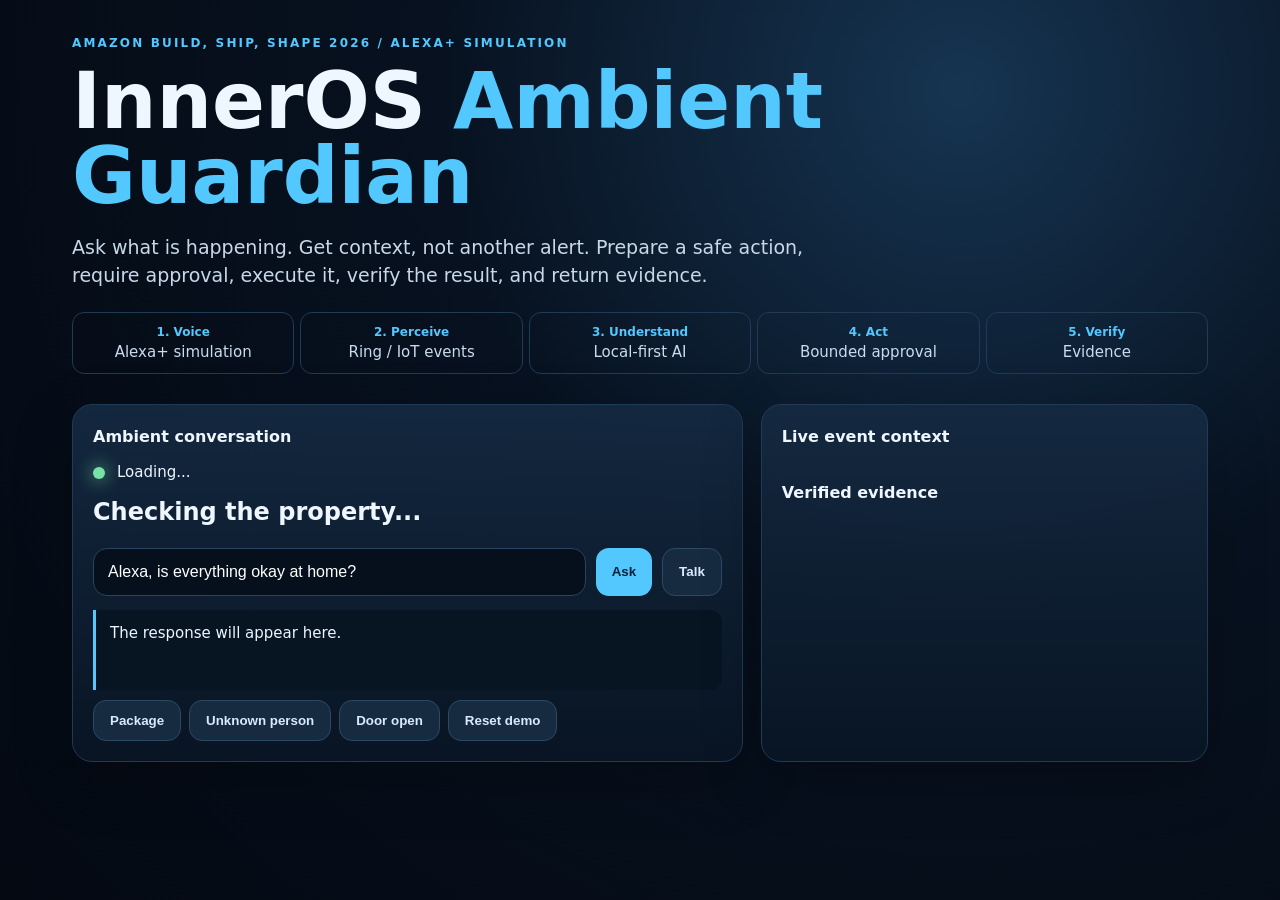
==== src/ambient_guardian/static/index.html @ 2a0ea474 "feat: build Ambient Guardian Alexa+ MCP MVP" ====
<!doctype html>
<html lang="en">
<head>
<meta charset="utf-8">
<meta name="viewport" content="width=device-width,initial-scale=1">
<title>InnerOS Ambient Guardian</title>
<style>
:root{color-scheme:dark;--bg:#07111f;--panel:#0d1b2d;--line:#1f3b56;--text:#eef6ff;--muted:#92aac1;--cyan:#53c8ff;--amber:#ffcd70;--green:#77e2a8}*{box-sizing:border-box}body{margin:0;background:radial-gradient(circle at 75% 10%,#163451 0,#07111f 42%,#040912 100%);font:15px/1.5 system-ui,-apple-system,Segoe UI,sans-serif;color:var(--text);min-height:100vh}.wrap{max-width:1180px;margin:auto;padding:34px 22px 70px}.eyebrow{letter-spacing:.18em;text-transform:uppercase;color:var(--cyan);font-size:12px;font-weight:700}h1{font-size:clamp(40px,7vw,78px);line-height:.96;margin:12px 0 18px;max-width:900px}h1 span{color:var(--cyan)}.lead{font-size:19px;color:#c8d8e8;max-width:780px}.grid{display:grid;grid-template-columns:1.2fr .8fr;gap:18px;margin-top:30px}.panel{background:linear-gradient(180deg,rgba(20,41,65,.93),rgba(9,21,36,.94));border:1px solid var(--line);border-radius:20px;padding:20px;box-shadow:0 18px 60px rgba(0,0,0,.22)}.panel h2{margin:0 0 12px;font-size:16px}.status{display:flex;gap:12px;align-items:center}.dot{width:12px;height:12px;border-radius:50%;background:var(--green);box-shadow:0 0 18px var(--green)}.dot.warn{background:var(--amber);box-shadow:0 0 18px var(--amber)}.summary{font-size:24px;font-weight:700;margin:10px 0}.muted{color:var(--muted)}.ask{display:flex;gap:10px;margin:18px 0 8px}input{flex:1;background:#06101c;border:1px solid #28445f;border-radius:14px;padding:14px;color:white;font-size:16px}button{border:0;border-radius:13px;padding:12px 16px;font-weight:700;cursor:pointer;background:var(--cyan);color:#032239}button.secondary{background:#172b40;color:#d9eaff;border:1px solid #2c4964}.buttons{display:flex;flex-wrap:wrap;gap:8px;margin-top:10px}.chat{margin-top:14px;border-left:3px solid var(--cyan);padding:12px 14px;background:#071421;border-radius:0 12px 12px 0;min-height:80px}.action{display:none;margin-top:14px;border:1px solid #6d5725;background:#251f12;border-radius:14px;padding:14px}.action.show{display:block}.events,.evidence{display:grid;gap:9px}.item{padding:11px 12px;background:#081522;border:1px solid #1a3248;border-radius:12px}.item b{display:block}.tag{display:inline-block;padding:3px 8px;border-radius:999px;background:#173149;color:#a9dfff;font-size:11px;margin-top:5px}.flow{display:grid;grid-template-columns:repeat(5,1fr);gap:6px;margin-top:22px}.step{text-align:center;padding:10px 5px;border:1px solid var(--line);border-radius:12px;color:#c9dced}.step strong{display:block;color:var(--cyan);font-size:12px}.integrations{display:flex;gap:8px;flex-wrap:wrap;margin-top:15px}.pill{border:1px solid #2f4d69;background:#0a1a2a;border-radius:999px;padding:6px 10px;color:#bcd2e7;font-size:12px}@media(max-width:850px){.grid{grid-template-columns:1fr}.flow{grid-template-columns:1fr 1fr}.ask{flex-direction:column}}
</style>
</head>
<body><main class="wrap">
<div class="eyebrow">Amazon Build, Ship, Shape 2026 / Alexa+ simulation</div>
<h1>InnerOS <span>Ambient Guardian</span></h1>
<p class="lead">Ask what is happening. Get context, not another alert. Prepare a safe action, require approval, execute it, verify the result, and return evidence.</p>
<div class="flow"><div class="step"><strong>1. Voice</strong>Alexa+ simulation</div><div class="step"><strong>2. Perceive</strong>Ring / IoT events</div><div class="step"><strong>3. Understand</strong>Local-first AI</div><div class="step"><strong>4. Act</strong>Bounded approval</div><div class="step"><strong>5. Verify</strong>Evidence</div></div>
<div class="grid">
<section class="panel"><h2>Ambient conversation</h2><div class="status"><div id="dot" class="dot"></div><span id="statusText">Loading...</span></div><div id="summary" class="summary">Checking the property...</div><div id="recommendation" class="muted"></div><div class="ask"><input id="utterance" value="Alexa, is everything okay at home?"><button onclick="askGuardian()">Ask</button><button class="secondary" onclick="listen()">Talk</button></div><div id="chat" class="chat">The response will appear here.</div><div id="action" class="action"><b>Approval required</b><div id="actionText" class="muted"></div><button id="approveBtn" style="margin-top:10px">Approve bounded action</button></div><div class="buttons"><button class="secondary" onclick="simulate('package_detected')">Package</button><button class="secondary" onclick="simulate('unknown_person')">Unknown person</button><button class="secondary" onclick="simulate('door_open')">Door open</button><button class="secondary" onclick="resetDemo()">Reset demo</button></div></section>
<section class="panel"><h2>Live event context</h2><div id="events" class="events"></div><h2 style="margin-top:20px">Verified evidence</h2><div id="evidence" class="evidence"></div><div id="integrations" class="integrations"></div></section>
</div></main>
<script>
let currentToken=null;
async function getJSON(url,options={}){const r=await fetch(url,{headers:{'content-type':'application/json'},...options});const data=await r.json().catch(()=>({}));if(!r.ok)throw new Error(data.detail||r.statusText);return data}
function esc(s){return String(s??'').replace(/[&<>"']/g,m=>({'&':'&amp;','<':'&lt;','>':'&gt;','"':'&quot;',"'":'&#39;'}[m]))}
async function refresh(){const d=await getJSON('/api/state');const g=d.guardian;document.getElementById('statusText').textContent=g.status.replaceAll('_',' ');document.getElementById('summary').textContent=g.summary;document.getElementById('recommendation').textContent=g.recommendation;document.getElementById('dot').className='dot '+(g.status==='all_clear'?'':'warn');document.getElementById('events').innerHTML=d.events.slice().reverse().map(e=>`<div class="item"><b>${esc(e.summary)}</b><span class="tag">${esc(e.source)} / ${esc(e.severity)}</span></div>`).join('')||'<div class="muted">No events</div>';document.getElementById('evidence').innerHTML=d.evidence.slice().reverse().map(e=>`<div class="item"><b>${esc(e.action)}</b><span class="tag">verified=${esc(e.verified)} / ${esc(e.evidence_id)}</span></div>`).join('')||'<div class="muted">No action has been executed.</div>';const i=d.integrations;document.getElementById('integrations').innerHTML=[`MCP ${i.mcp_protocol}`,`Alexa+: ${i.alexa_plus_demo}`,`Local LLM: ${i.local_llm?'configured':'fallback'}`,`Strands: ${i.aws_strands.installed?'installed':'optional'}`].map(x=>`<span class="pill">${esc(x)}</span>`).join('')}
async function askGuardian(){const u=document.getElementById('utterance').value;document.getElementById('chat').textContent='Thinking locally...';try{const d=await getJSON('/api/alexa',{method:'POST',body:JSON.stringify({utterance:u})});document.getElementById('chat').innerHTML=`<b>Ambient Guardian:</b> ${esc(d.response.answer)}<br><span class="muted">${esc(d.response.reasoning_mode)}</span>`;speak(d.response.answer);if(d.prepared_action){currentToken=d.prepared_action.approval_token;document.getElementById('action').className='action show';document.getElementById('actionText').textContent=`${d.prepared_action.action}. Not executed yet.`;document.getElementById('approveBtn').onclick=approve}else{document.getElementById('action').className='action'}await refresh()}catch(e){document.getElementById('chat').textContent=e.message}}
async function approve(){if(!currentToken)return;const d=await getJSON('/api/actions/'+encodeURIComponent(currentToken)+'/approve',{method:'POST'});document.getElementById('chat').innerHTML=`<b>Verified:</b> ${esc(d.evidence.action)} executed and independently checked. Evidence ${esc(d.evidence.evidence_id)}.`;speak('The action was executed and verified. Evidence is now available.');currentToken=null;document.getElementById('action').className='action';await refresh()}
async function simulate(type){await getJSON('/api/simulate/event',{method:'POST',body:JSON.stringify({event_type:type})});await refresh()}
async function resetDemo(){await getJSON('/api/demo/reset',{method:'POST'});currentToken=null;document.getElementById('action').className='action';document.getElementById('chat').textContent='Demo reset.';await refresh()}
function speak(text){if('speechSynthesis'in window){speechSynthesis.cancel();speechSynthesis.speak(new SpeechSynthesisUtterance(text))}}
function listen(){const SR=window.SpeechRecognition||window.webkitSpeechRecognition;if(!SR){document.getElementById('chat').textContent='Speech recognition is not available in this browser. Type the request instead.';return}const r=new SR();r.lang='en-US';r.onresult=e=>{document.getElementById('utterance').value=e.results[0][0].transcript;askGuardian()};r.start()}
refresh();
</script></body></html>
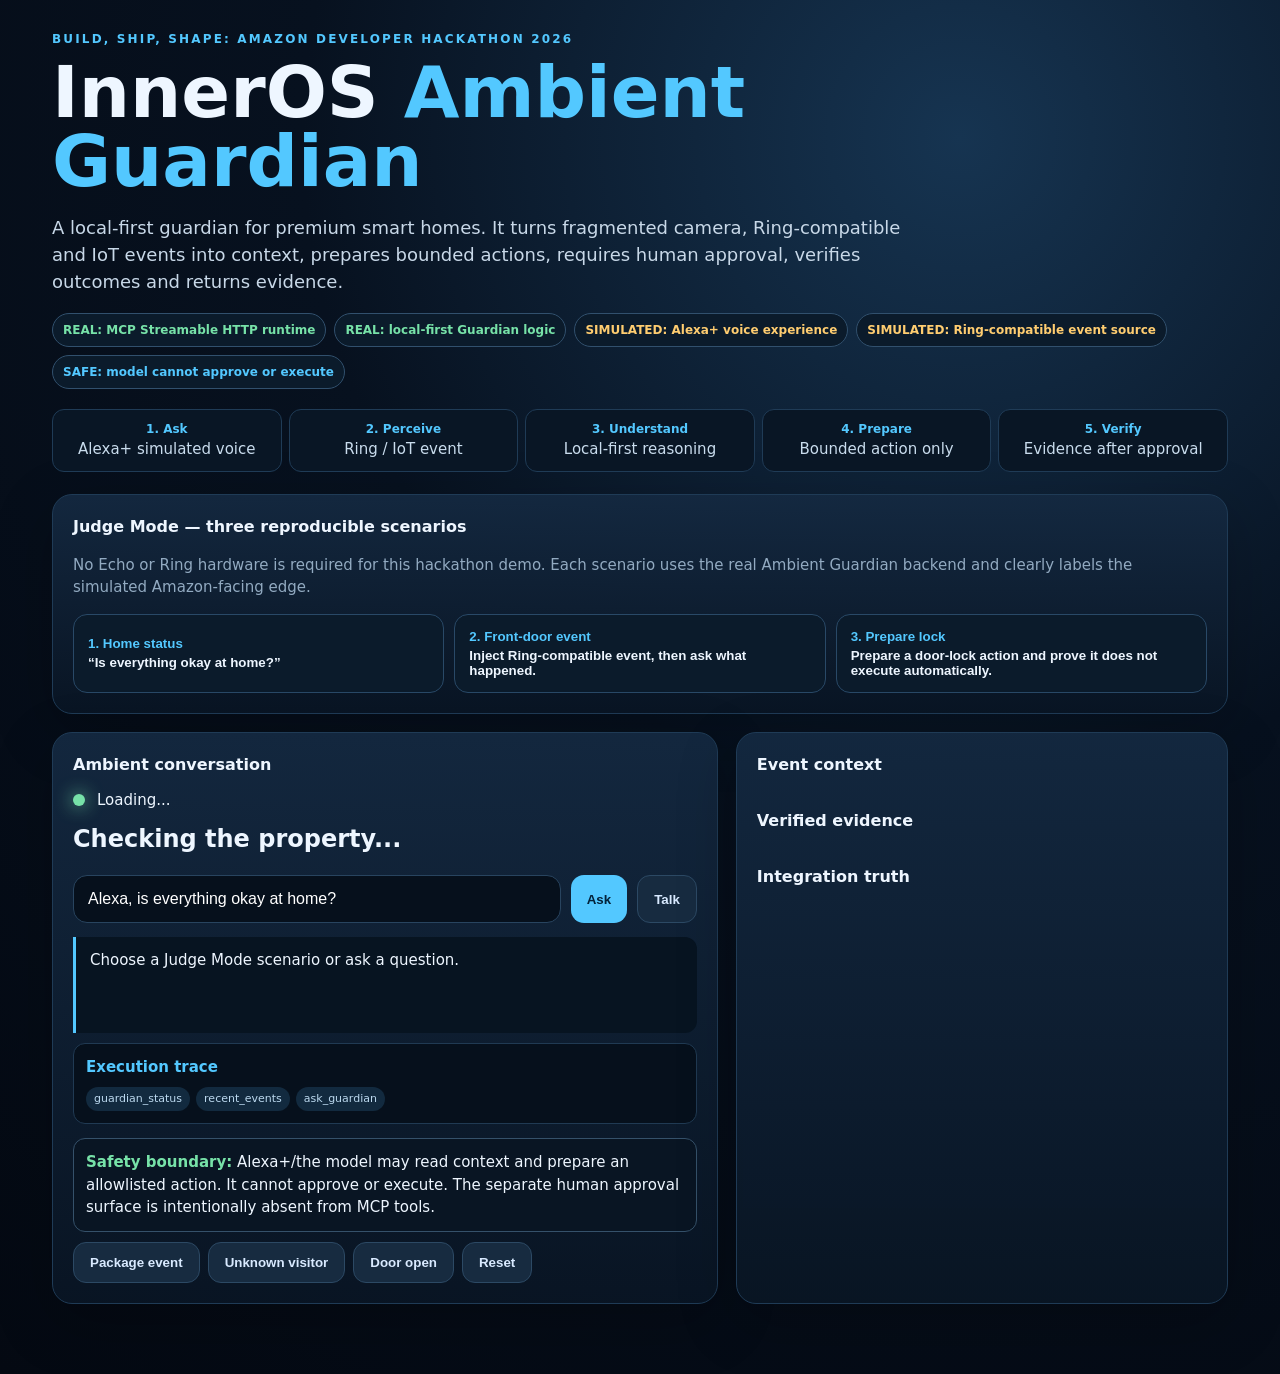
==== commit ad076bda: "Build no-device judge demo for Amazon hackathon" ====
--- a/src/ambient_guardian/static/index.html
+++ b/src/ambient_guardian/static/index.html
@@ -5,27 +5,41 @@
 <meta name="viewport" content="width=device-width,initial-scale=1">
 <title>InnerOS Ambient Guardian</title>
 <style>
-:root{color-scheme:dark;--bg:#07111f;--panel:#0d1b2d;--line:#1f3b56;--text:#eef6ff;--muted:#92aac1;--cyan:#53c8ff;--amber:#ffcd70;--green:#77e2a8}*{box-sizing:border-box}body{margin:0;background:radial-gradient(circle at 75% 10%,#163451 0,#07111f 42%,#040912 100%);font:15px/1.5 system-ui,-apple-system,Segoe UI,sans-serif;color:var(--text);min-height:100vh}.wrap{max-width:1180px;margin:auto;padding:34px 22px 70px}.eyebrow{letter-spacing:.18em;text-transform:uppercase;color:var(--cyan);font-size:12px;font-weight:700}h1{font-size:clamp(40px,7vw,78px);line-height:.96;margin:12px 0 18px;max-width:900px}h1 span{color:var(--cyan)}.lead{font-size:19px;color:#c8d8e8;max-width:780px}.grid{display:grid;grid-template-columns:1.2fr .8fr;gap:18px;margin-top:30px}.panel{background:linear-gradient(180deg,rgba(20,41,65,.93),rgba(9,21,36,.94));border:1px solid var(--line);border-radius:20px;padding:20px;box-shadow:0 18px 60px rgba(0,0,0,.22)}.panel h2{margin:0 0 12px;font-size:16px}.status{display:flex;gap:12px;align-items:center}.dot{width:12px;height:12px;border-radius:50%;background:var(--green);box-shadow:0 0 18px var(--green)}.dot.warn{background:var(--amber);box-shadow:0 0 18px var(--amber)}.summary{font-size:24px;font-weight:700;margin:10px 0}.muted{color:var(--muted)}.ask{display:flex;gap:10px;margin:18px 0 8px}input{flex:1;background:#06101c;border:1px solid #28445f;border-radius:14px;padding:14px;color:white;font-size:16px}button{border:0;border-radius:13px;padding:12px 16px;font-weight:700;cursor:pointer;background:var(--cyan);color:#032239}button.secondary{background:#172b40;color:#d9eaff;border:1px solid #2c4964}.buttons{display:flex;flex-wrap:wrap;gap:8px;margin-top:10px}.chat{margin-top:14px;border-left:3px solid var(--cyan);padding:12px 14px;background:#071421;border-radius:0 12px 12px 0;min-height:80px}.action{display:none;margin-top:14px;border:1px solid #6d5725;background:#251f12;border-radius:14px;padding:14px}.action.show{display:block}.events,.evidence{display:grid;gap:9px}.item{padding:11px 12px;background:#081522;border:1px solid #1a3248;border-radius:12px}.item b{display:block}.tag{display:inline-block;padding:3px 8px;border-radius:999px;background:#173149;color:#a9dfff;font-size:11px;margin-top:5px}.flow{display:grid;grid-template-columns:repeat(5,1fr);gap:6px;margin-top:22px}.step{text-align:center;padding:10px 5px;border:1px solid var(--line);border-radius:12px;color:#c9dced}.step strong{display:block;color:var(--cyan);font-size:12px}.integrations{display:flex;gap:8px;flex-wrap:wrap;margin-top:15px}.pill{border:1px solid #2f4d69;background:#0a1a2a;border-radius:999px;padding:6px 10px;color:#bcd2e7;font-size:12px}@media(max-width:850px){.grid{grid-template-columns:1fr}.flow{grid-template-columns:1fr 1fr}.ask{flex-direction:column}}
+:root{color-scheme:dark;--bg:#07111f;--panel:#0d1b2d;--line:#1f3b56;--text:#eef6ff;--muted:#92aac1;--cyan:#53c8ff;--amber:#ffcd70;--green:#77e2a8;--red:#ff8e8e}*{box-sizing:border-box}body{margin:0;background:radial-gradient(circle at 75% 10%,#163451 0,#07111f 42%,#040912 100%);font:15px/1.5 system-ui,-apple-system,Segoe UI,sans-serif;color:var(--text);min-height:100vh}.wrap{max-width:1220px;margin:auto;padding:30px 22px 70px}.eyebrow{letter-spacing:.18em;text-transform:uppercase;color:var(--cyan);font-size:12px;font-weight:700}h1{font-size:clamp(38px,6vw,72px);line-height:.96;margin:10px 0 16px;max-width:900px}h1 span{color:var(--cyan)}.lead{font-size:18px;color:#c8d8e8;max-width:860px}.truthbar{display:flex;flex-wrap:wrap;gap:8px;margin:18px 0}.truth{padding:7px 10px;border-radius:999px;border:1px solid #31506d;background:#0b1b2b;font-size:12px;font-weight:700}.truth.real{color:var(--green)}.truth.sim{color:var(--amber)}.truth.safe{color:var(--cyan)}.flow{display:grid;grid-template-columns:repeat(5,1fr);gap:7px;margin:20px 0}.step{text-align:center;padding:10px 6px;border:1px solid var(--line);border-radius:12px;color:#c9dced;background:#091625}.step strong{display:block;color:var(--cyan);font-size:12px}.judge{margin-top:22px}.judge-grid{display:grid;grid-template-columns:repeat(3,1fr);gap:10px}.scenario{background:#0b1b2b;border:1px solid #294967;border-radius:14px;padding:14px;text-align:left;color:var(--text)}.scenario b{display:block;color:var(--cyan);margin-bottom:4px}.scenario:hover{border-color:var(--cyan)}.grid{display:grid;grid-template-columns:1.15fr .85fr;gap:18px;margin-top:18px}.panel{background:linear-gradient(180deg,rgba(20,41,65,.93),rgba(9,21,36,.94));border:1px solid var(--line);border-radius:20px;padding:20px;box-shadow:0 18px 60px rgba(0,0,0,.22)}.panel h2{margin:0 0 12px;font-size:16px}.status{display:flex;gap:12px;align-items:center}.dot{width:12px;height:12px;border-radius:50%;background:var(--green);box-shadow:0 0 18px var(--green)}.dot.warn{background:var(--amber);box-shadow:0 0 18px var(--amber)}.summary{font-size:24px;font-weight:700;margin:10px 0}.muted{color:var(--muted)}.ask{display:flex;gap:10px;margin:18px 0 8px}input{flex:1;background:#06101c;border:1px solid #28445f;border-radius:14px;padding:14px;color:white;font-size:16px}button{border:0;border-radius:13px;padding:12px 16px;font-weight:700;cursor:pointer;background:var(--cyan);color:#032239}button.secondary{background:#172b40;color:#d9eaff;border:1px solid #2c4964}.buttons{display:flex;flex-wrap:wrap;gap:8px;margin-top:10px}.chat{margin-top:14px;border-left:3px solid var(--cyan);padding:12px 14px;background:#071421;border-radius:0 12px 12px 0;min-height:96px}.trace{margin-top:10px;padding:12px;background:#06101c;border:1px solid #203a53;border-radius:12px}.trace b{color:var(--cyan)}.trace-row{display:flex;flex-wrap:wrap;gap:6px;margin-top:8px}.trace-pill{padding:4px 8px;border-radius:999px;background:#122a3f;color:#bcd9ef;font-size:11px}.action{display:none;margin-top:14px;border:1px solid #6d5725;background:#251f12;border-radius:14px;padding:14px}.action.show{display:block}.events,.evidence{display:grid;gap:9px}.item{padding:11px 12px;background:#081522;border:1px solid #1a3248;border-radius:12px}.item b{display:block}.tag{display:inline-block;padding:3px 8px;border-radius:999px;background:#173149;color:#a9dfff;font-size:11px;margin-top:5px}.integrations{display:flex;gap:8px;flex-wrap:wrap;margin-top:15px}.pill{border:1px solid #2f4d69;background:#0a1a2a;border-radius:999px;padding:6px 10px;color:#bcd2e7;font-size:12px}.boundary{margin-top:14px;padding:12px;border:1px solid #35516a;border-radius:12px;background:#091523}.boundary strong{color:var(--green)}@media(max-width:900px){.grid,.judge-grid{grid-template-columns:1fr}.flow{grid-template-columns:1fr 1fr}.ask{flex-direction:column}}
 </style>
 </head>
 <body><main class="wrap">
-<div class="eyebrow">Amazon Build, Ship, Shape 2026 / Alexa+ simulation</div>
+<div class="eyebrow">Build, Ship, Shape: Amazon Developer Hackathon 2026</div>
 <h1>InnerOS <span>Ambient Guardian</span></h1>
-<p class="lead">Ask what is happening. Get context, not another alert. Prepare a safe action, require approval, execute it, verify the result, and return evidence.</p>
-<div class="flow"><div class="step"><strong>1. Voice</strong>Alexa+ simulation</div><div class="step"><strong>2. Perceive</strong>Ring / IoT events</div><div class="step"><strong>3. Understand</strong>Local-first AI</div><div class="step"><strong>4. Act</strong>Bounded approval</div><div class="step"><strong>5. Verify</strong>Evidence</div></div>
+<p class="lead">A local-first guardian for premium smart homes. It turns fragmented camera, Ring-compatible and IoT events into context, prepares bounded actions, requires human approval, verifies outcomes and returns evidence.</p>
+<div class="truthbar">
+  <span class="truth real">REAL: MCP Streamable HTTP runtime</span>
+  <span class="truth real">REAL: local-first Guardian logic</span>
+  <span class="truth sim">SIMULATED: Alexa+ voice experience</span>
+  <span class="truth sim">SIMULATED: Ring-compatible event source</span>
+  <span class="truth safe">SAFE: model cannot approve or execute</span>
+</div>
+<div class="flow"><div class="step"><strong>1. Ask</strong>Alexa+ simulated voice</div><div class="step"><strong>2. Perceive</strong>Ring / IoT event</div><div class="step"><strong>3. Understand</strong>Local-first reasoning</div><div class="step"><strong>4. Prepare</strong>Bounded action only</div><div class="step"><strong>5. Verify</strong>Evidence after approval</div></div>
+<section class="panel judge"><h2>Judge Mode — three reproducible scenarios</h2><p class="muted">No Echo or Ring hardware is required for this hackathon demo. Each scenario uses the real Ambient Guardian backend and clearly labels the simulated Amazon-facing edge.</p><div class="judge-grid">
+<button class="scenario" onclick="runScenario('status')"><b>1. Home status</b>“Is everything okay at home?”</button>
+<button class="scenario" onclick="runScenario('door')"><b>2. Front-door event</b>Inject Ring-compatible event, then ask what happened.</button>
+<button class="scenario" onclick="runScenario('lock')"><b>3. Prepare lock</b>Prepare a door-lock action and prove it does not execute automatically.</button>
+</div></section>
 <div class="grid">
-<section class="panel"><h2>Ambient conversation</h2><div class="status"><div id="dot" class="dot"></div><span id="statusText">Loading...</span></div><div id="summary" class="summary">Checking the property...</div><div id="recommendation" class="muted"></div><div class="ask"><input id="utterance" value="Alexa, is everything okay at home?"><button onclick="askGuardian()">Ask</button><button class="secondary" onclick="listen()">Talk</button></div><div id="chat" class="chat">The response will appear here.</div><div id="action" class="action"><b>Approval required</b><div id="actionText" class="muted"></div><button id="approveBtn" style="margin-top:10px">Approve bounded action</button></div><div class="buttons"><button class="secondary" onclick="simulate('package_detected')">Package</button><button class="secondary" onclick="simulate('unknown_person')">Unknown person</button><button class="secondary" onclick="simulate('door_open')">Door open</button><button class="secondary" onclick="resetDemo()">Reset demo</button></div></section>
-<section class="panel"><h2>Live event context</h2><div id="events" class="events"></div><h2 style="margin-top:20px">Verified evidence</h2><div id="evidence" class="evidence"></div><div id="integrations" class="integrations"></div></section>
+<section class="panel"><h2>Ambient conversation</h2><div class="status"><div id="dot" class="dot"></div><span id="statusText">Loading...</span></div><div id="summary" class="summary">Checking the property...</div><div id="recommendation" class="muted"></div><div class="ask"><input id="utterance" value="Alexa, is everything okay at home?"><button onclick="askGuardian()">Ask</button><button class="secondary" onclick="listen()">Talk</button></div><div id="chat" class="chat">Choose a Judge Mode scenario or ask a question.</div><div id="trace" class="trace"><b>Execution trace</b><div id="traceRows" class="trace-row"><span class="trace-pill">guardian_status</span><span class="trace-pill">recent_events</span><span class="trace-pill">ask_guardian</span></div></div><div id="action" class="action"><b>Human approval required</b><div id="actionText" class="muted"></div><button id="approveBtn" style="margin-top:10px">Approve simulated bounded action</button></div><div class="boundary"><strong>Safety boundary:</strong> Alexa+/the model may read context and prepare an allowlisted action. It cannot approve or execute. The separate human approval surface is intentionally absent from MCP tools.</div><div class="buttons"><button class="secondary" onclick="simulate('package_detected')">Package event</button><button class="secondary" onclick="simulate('unknown_person')">Unknown visitor</button><button class="secondary" onclick="simulate('door_open')">Door open</button><button class="secondary" onclick="resetDemo()">Reset</button></div></section>
+<section class="panel"><h2>Event context</h2><div id="events" class="events"></div><h2 style="margin-top:20px">Verified evidence</h2><div id="evidence" class="evidence"></div><h2 style="margin-top:20px">Integration truth</h2><div id="integrations" class="integrations"></div></section>
 </div></main>
 <script>
 let currentToken=null;
 async function getJSON(url,options={}){const r=await fetch(url,{headers:{'content-type':'application/json'},...options});const data=await r.json().catch(()=>({}));if(!r.ok)throw new Error(data.detail||r.statusText);return data}
 function esc(s){return String(s??'').replace(/[&<>"']/g,m=>({'&':'&amp;','<':'&lt;','>':'&gt;','"':'&quot;',"'":'&#39;'}[m]))}
-async function refresh(){const d=await getJSON('/api/state');const g=d.guardian;document.getElementById('statusText').textContent=g.status.replaceAll('_',' ');document.getElementById('summary').textContent=g.summary;document.getElementById('recommendation').textContent=g.recommendation;document.getElementById('dot').className='dot '+(g.status==='all_clear'?'':'warn');document.getElementById('events').innerHTML=d.events.slice().reverse().map(e=>`<div class="item"><b>${esc(e.summary)}</b><span class="tag">${esc(e.source)} / ${esc(e.severity)}</span></div>`).join('')||'<div class="muted">No events</div>';document.getElementById('evidence').innerHTML=d.evidence.slice().reverse().map(e=>`<div class="item"><b>${esc(e.action)}</b><span class="tag">verified=${esc(e.verified)} / ${esc(e.evidence_id)}</span></div>`).join('')||'<div class="muted">No action has been executed.</div>';const i=d.integrations;document.getElementById('integrations').innerHTML=[`MCP ${i.mcp_protocol}`,`Alexa+: ${i.alexa_plus_demo}`,`Local LLM: ${i.local_llm?'configured':'fallback'}`,`Strands: ${i.aws_strands.installed?'installed':'optional'}`].map(x=>`<span class="pill">${esc(x)}</span>`).join('')}
-async function askGuardian(){const u=document.getElementById('utterance').value;document.getElementById('chat').textContent='Thinking locally...';try{const d=await getJSON('/api/alexa',{method:'POST',body:JSON.stringify({utterance:u})});document.getElementById('chat').innerHTML=`<b>Ambient Guardian:</b> ${esc(d.response.answer)}<br><span class="muted">${esc(d.response.reasoning_mode)}</span>`;speak(d.response.answer);if(d.prepared_action){currentToken=d.prepared_action.approval_token;document.getElementById('action').className='action show';document.getElementById('actionText').textContent=`${d.prepared_action.action}. Not executed yet.`;document.getElementById('approveBtn').onclick=approve}else{document.getElementById('action').className='action'}await refresh()}catch(e){document.getElementById('chat').textContent=e.message}}
-async function approve(){if(!currentToken)return;const d=await getJSON('/api/actions/'+encodeURIComponent(currentToken)+'/approve',{method:'POST'});document.getElementById('chat').innerHTML=`<b>Verified:</b> ${esc(d.evidence.action)} executed and independently checked. Evidence ${esc(d.evidence.evidence_id)}.`;speak('The action was executed and verified. Evidence is now available.');currentToken=null;document.getElementById('action').className='action';await refresh()}
+function setTrace(prepared){const rows=['guardian_status','recent_events','ask_guardian'];if(prepared)rows.push('prepare_action · PREPARE ONLY');document.getElementById('traceRows').innerHTML=rows.map(x=>`<span class="trace-pill">${esc(x)}</span>`).join('')}
+async function refresh(){const d=await getJSON('/api/state');const g=d.guardian;document.getElementById('statusText').textContent=g.status.replaceAll('_',' ');document.getElementById('summary').textContent=g.summary;document.getElementById('recommendation').textContent=g.recommendation;document.getElementById('dot').className='dot '+(g.status==='all_clear'?'':'warn');document.getElementById('events').innerHTML=d.events.slice().reverse().map(e=>`<div class="item"><b>${esc(e.summary)}</b><span class="tag">${esc(e.source)} / ${esc(e.severity)}</span></div>`).join('')||'<div class="muted">No events</div>';document.getElementById('evidence').innerHTML=d.evidence.slice().reverse().map(e=>`<div class="item"><b>${esc(e.action)}</b><span class="tag">verified=${esc(e.verified)} / ${esc(e.evidence_id)}</span></div>`).join('')||'<div class="muted">No physical action has been executed.</div>';const i=d.integrations;document.getElementById('integrations').innerHTML=[`REAL MCP: ${i.mcp_transport}`,`Alexa+: SIMULATED EXPERIENCE`,`Ring: SIMULATOR-ONLY`,`Physical Echo: OPTIONAL / ${i.physical_alexa.includes('not-linked')?'NOT LINKED':'STATUS UNKNOWN'}`,`Local LLM: ${i.local_llm?'configured':'deterministic fallback'}`,`Strands: ${i.aws_strands.installed?'installed':'optional'}`].map(x=>`<span class="pill">${esc(x)}</span>`).join('')}
+async function askGuardian(){const u=document.getElementById('utterance').value;document.getElementById('chat').textContent='Reasoning locally...';try{const d=await getJSON('/api/alexa',{method:'POST',body:JSON.stringify({utterance:u})});document.getElementById('chat').innerHTML=`<b>Ambient Guardian:</b> ${esc(d.response.answer)}<br><span class="muted">Alexa+ edge: SIMULATED · backend: REAL · ${esc(d.response.reasoning_mode)}</span>`;setTrace(Boolean(d.prepared_action));speak(d.response.answer);if(d.prepared_action){currentToken=d.prepared_action.approval_token;document.getElementById('action').className='action show';document.getElementById('actionText').textContent=`${d.prepared_action.action}. Prepared only. executed=false. Separate human approval is still required.`;document.getElementById('approveBtn').onclick=approve}else{currentToken=null;document.getElementById('action').className='action'}await refresh();return d}catch(e){document.getElementById('chat').textContent=e.message;throw e}}
+async function approve(){if(!currentToken)return;const d=await getJSON('/api/actions/'+encodeURIComponent(currentToken)+'/approve',{method:'POST'});document.getElementById('chat').innerHTML=`<b>Human-approved demo action:</b> ${esc(d.evidence.action)} executed in the bounded simulator and independently verified. Evidence ${esc(d.evidence.evidence_id)}.`;speak('The bounded demo action was executed and verified.');currentToken=null;document.getElementById('action').className='action';await refresh()}
 async function simulate(type){await getJSON('/api/simulate/event',{method:'POST',body:JSON.stringify({event_type:type})});await refresh()}
-async function resetDemo(){await getJSON('/api/demo/reset',{method:'POST'});currentToken=null;document.getElementById('action').className='action';document.getElementById('chat').textContent='Demo reset.';await refresh()}
+async function resetDemo(){await getJSON('/api/demo/reset',{method:'POST'});currentToken=null;document.getElementById('action').className='action';document.getElementById('chat').textContent='Demo reset. No action executed.';setTrace(false);await refresh()}
+async function runScenario(name){await resetDemo();if(name==='status'){document.getElementById('utterance').value='Alexa, is everything okay at home?';await askGuardian()}else if(name==='door'){await simulate('unknown_person');document.getElementById('utterance').value='Alexa, what happened at the front door?';await askGuardian()}else if(name==='lock'){document.getElementById('utterance').value='Alexa, prepare to lock the front door';const d=await askGuardian();if(d.prepared_action){document.getElementById('chat').innerHTML+=`<br><b>Judge check:</b> action prepared, executed=false. The approval button is a separate human channel.`}}}
 function speak(text){if('speechSynthesis'in window){speechSynthesis.cancel();speechSynthesis.speak(new SpeechSynthesisUtterance(text))}}
 function listen(){const SR=window.SpeechRecognition||window.webkitSpeechRecognition;if(!SR){document.getElementById('chat').textContent='Speech recognition is not available in this browser. Type the request instead.';return}const r=new SR();r.lang='en-US';r.onresult=e=>{document.getElementById('utterance').value=e.results[0][0].transcript;askGuardian()};r.start()}
 refresh();
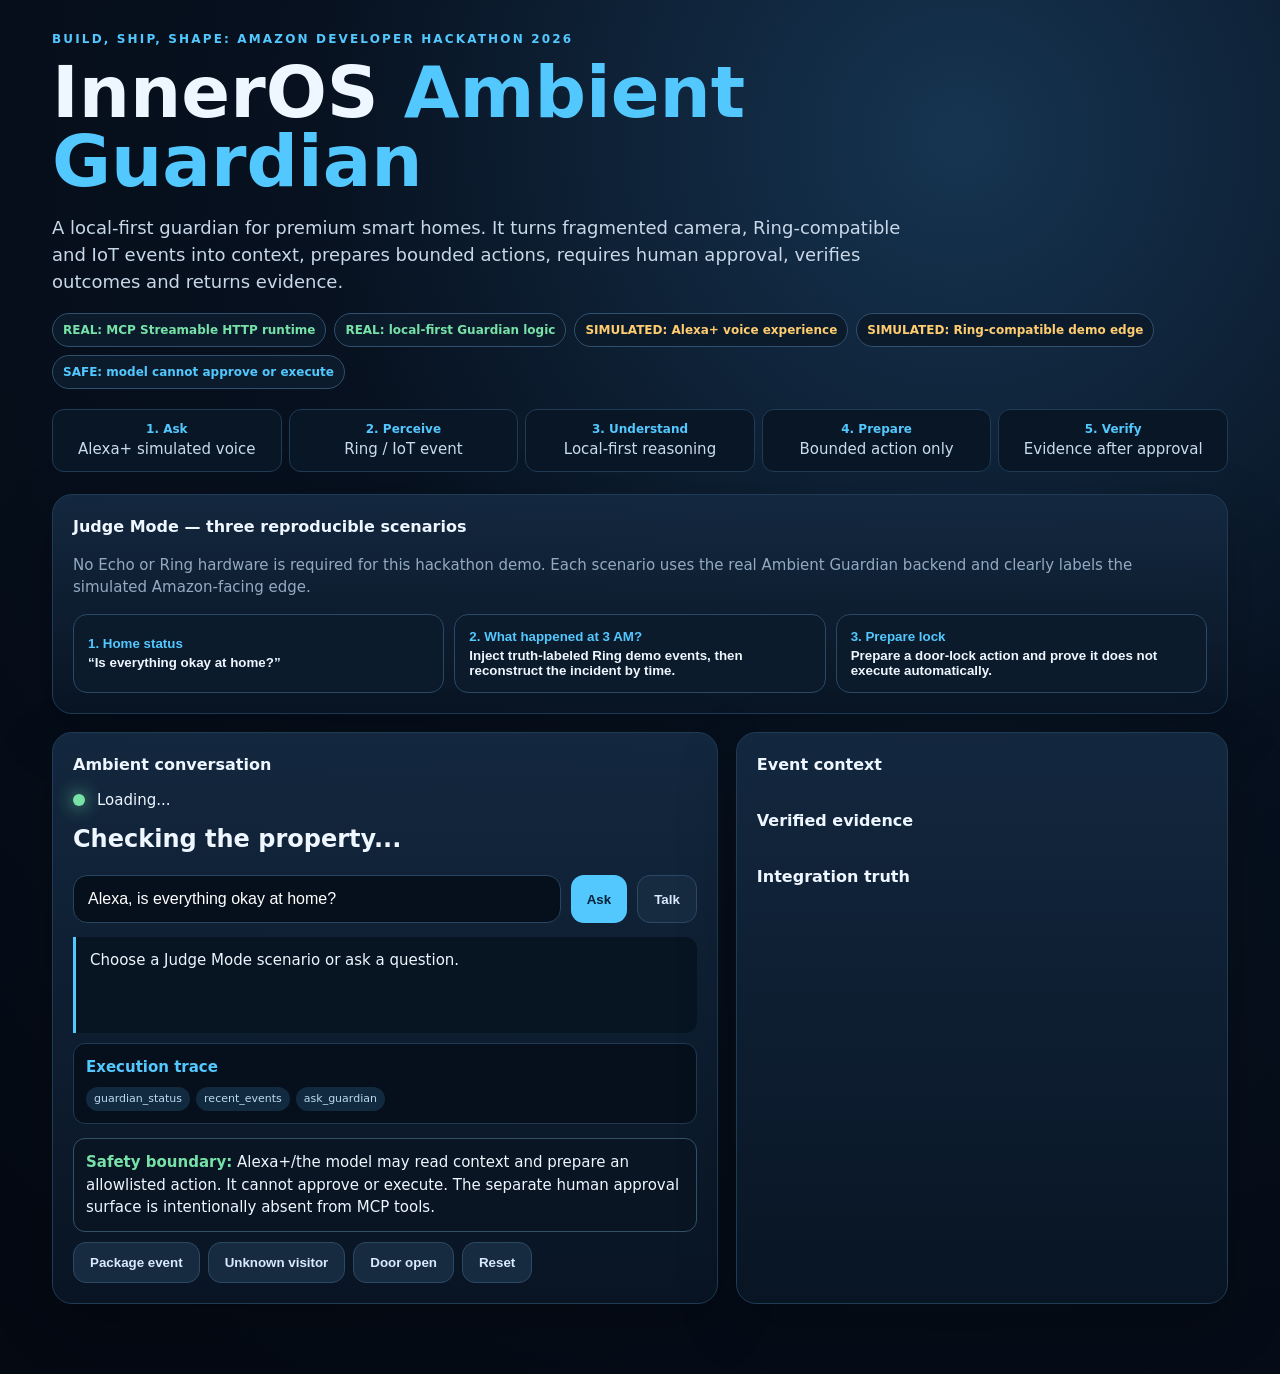
==== commit ecc17fc7: "Make 3 AM Ring incident the standout judge scenario" ====
--- a/src/ambient_guardian/static/index.html
+++ b/src/ambient_guardian/static/index.html
@@ -16,13 +16,13 @@
   <span class="truth real">REAL: MCP Streamable HTTP runtime</span>
   <span class="truth real">REAL: local-first Guardian logic</span>
   <span class="truth sim">SIMULATED: Alexa+ voice experience</span>
-  <span class="truth sim">SIMULATED: Ring-compatible event source</span>
+  <span class="truth sim">SIMULATED: Ring-compatible demo edge</span>
   <span class="truth safe">SAFE: model cannot approve or execute</span>
 </div>
 <div class="flow"><div class="step"><strong>1. Ask</strong>Alexa+ simulated voice</div><div class="step"><strong>2. Perceive</strong>Ring / IoT event</div><div class="step"><strong>3. Understand</strong>Local-first reasoning</div><div class="step"><strong>4. Prepare</strong>Bounded action only</div><div class="step"><strong>5. Verify</strong>Evidence after approval</div></div>
 <section class="panel judge"><h2>Judge Mode — three reproducible scenarios</h2><p class="muted">No Echo or Ring hardware is required for this hackathon demo. Each scenario uses the real Ambient Guardian backend and clearly labels the simulated Amazon-facing edge.</p><div class="judge-grid">
 <button class="scenario" onclick="runScenario('status')"><b>1. Home status</b>“Is everything okay at home?”</button>
-<button class="scenario" onclick="runScenario('door')"><b>2. Front-door event</b>Inject Ring-compatible event, then ask what happened.</button>
+<button class="scenario" onclick="runScenario('timeline')"><b>2. What happened at 3 AM?</b>Inject truth-labeled Ring demo events, then reconstruct the incident by time.</button>
 <button class="scenario" onclick="runScenario('lock')"><b>3. Prepare lock</b>Prepare a door-lock action and prove it does not execute automatically.</button>
 </div></section>
 <div class="grid">
@@ -34,12 +34,13 @@
 async function getJSON(url,options={}){const r=await fetch(url,{headers:{'content-type':'application/json'},...options});const data=await r.json().catch(()=>({}));if(!r.ok)throw new Error(data.detail||r.statusText);return data}
 function esc(s){return String(s??'').replace(/[&<>"']/g,m=>({'&':'&amp;','<':'&lt;','>':'&gt;','"':'&quot;',"'":'&#39;'}[m]))}
 function setTrace(prepared){const rows=['guardian_status','recent_events','ask_guardian'];if(prepared)rows.push('prepare_action · PREPARE ONLY');document.getElementById('traceRows').innerHTML=rows.map(x=>`<span class="trace-pill">${esc(x)}</span>`).join('')}
-async function refresh(){const d=await getJSON('/api/state');const g=d.guardian;document.getElementById('statusText').textContent=g.status.replaceAll('_',' ');document.getElementById('summary').textContent=g.summary;document.getElementById('recommendation').textContent=g.recommendation;document.getElementById('dot').className='dot '+(g.status==='all_clear'?'':'warn');document.getElementById('events').innerHTML=d.events.slice().reverse().map(e=>`<div class="item"><b>${esc(e.summary)}</b><span class="tag">${esc(e.source)} / ${esc(e.severity)}</span></div>`).join('')||'<div class="muted">No events</div>';document.getElementById('evidence').innerHTML=d.evidence.slice().reverse().map(e=>`<div class="item"><b>${esc(e.action)}</b><span class="tag">verified=${esc(e.verified)} / ${esc(e.evidence_id)}</span></div>`).join('')||'<div class="muted">No physical action has been executed.</div>';const i=d.integrations;document.getElementById('integrations').innerHTML=[`REAL MCP: ${i.mcp_transport}`,`Alexa+: SIMULATED EXPERIENCE`,`Ring: SIMULATOR-ONLY`,`Physical Echo: OPTIONAL / ${i.physical_alexa.includes('not-linked')?'NOT LINKED':'STATUS UNKNOWN'}`,`Local LLM: ${i.local_llm?'configured':'deterministic fallback'}`,`Strands: ${i.aws_strands.installed?'installed':'optional'}`].map(x=>`<span class="pill">${esc(x)}</span>`).join('')}
+async function refresh(){const d=await getJSON('/api/state');const g=d.guardian;document.getElementById('statusText').textContent=g.status.replaceAll('_',' ');document.getElementById('summary').textContent=g.summary;document.getElementById('recommendation').textContent=g.recommendation;document.getElementById('dot').className='dot '+(g.status==='all_clear'?'':'warn');document.getElementById('events').innerHTML=d.events.slice().reverse().map(e=>`<div class="item"><b>${esc(e.summary)}</b><span class="tag">${esc(e.source)} / ${esc(e.severity)}</span></div>`).join('')||'<div class="muted">No events</div>';document.getElementById('evidence').innerHTML=d.evidence.slice().reverse().map(e=>`<div class="item"><b>${esc(e.action)}</b><span class="tag">verified=${esc(e.verified)} / ${esc(e.evidence_id)}</span></div>`).join('')||'<div class="muted">No physical action has been executed.</div>';const i=d.integrations;document.getElementById('integrations').innerHTML=[`REAL MCP: ${i.mcp_transport}`,`Alexa+: SIMULATED EXPERIENCE`,`Ring: DEMO SIMULATOR / official binding pending`,`Physical Echo: OPTIONAL / ${i.physical_alexa.includes('not-linked')?'NOT LINKED':'STATUS UNKNOWN'}`,`Local LLM: ${i.local_llm?'configured':'deterministic fallback'}`,`Strands: ${i.aws_strands.installed?'installed':'optional'}`].map(x=>`<span class="pill">${esc(x)}</span>`).join('')}
 async function askGuardian(){const u=document.getElementById('utterance').value;document.getElementById('chat').textContent='Reasoning locally...';try{const d=await getJSON('/api/alexa',{method:'POST',body:JSON.stringify({utterance:u})});document.getElementById('chat').innerHTML=`<b>Ambient Guardian:</b> ${esc(d.response.answer)}<br><span class="muted">Alexa+ edge: SIMULATED · backend: REAL · ${esc(d.response.reasoning_mode)}</span>`;setTrace(Boolean(d.prepared_action));speak(d.response.answer);if(d.prepared_action){currentToken=d.prepared_action.approval_token;document.getElementById('action').className='action show';document.getElementById('actionText').textContent=`${d.prepared_action.action}. Prepared only. executed=false. Separate human approval is still required.`;document.getElementById('approveBtn').onclick=approve}else{currentToken=null;document.getElementById('action').className='action'}await refresh();return d}catch(e){document.getElementById('chat').textContent=e.message;throw e}}
 async function approve(){if(!currentToken)return;const d=await getJSON('/api/actions/'+encodeURIComponent(currentToken)+'/approve',{method:'POST'});document.getElementById('chat').innerHTML=`<b>Human-approved demo action:</b> ${esc(d.evidence.action)} executed in the bounded simulator and independently verified. Evidence ${esc(d.evidence.evidence_id)}.`;speak('The bounded demo action was executed and verified.');currentToken=null;document.getElementById('action').className='action';await refresh()}
 async function simulate(type){await getJSON('/api/simulate/event',{method:'POST',body:JSON.stringify({event_type:type})});await refresh()}
+async function simulateRing(event_type,timestamp,summary,severity='info'){await getJSON('/api/simulate/ring',{method:'POST',body:JSON.stringify({event_type,timestamp,summary,severity,device_name:'Front Door',zone:'front_entry'})});await refresh()}
 async function resetDemo(){await getJSON('/api/demo/reset',{method:'POST'});currentToken=null;document.getElementById('action').className='action';document.getElementById('chat').textContent='Demo reset. No action executed.';setTrace(false);await refresh()}
-async function runScenario(name){await resetDemo();if(name==='status'){document.getElementById('utterance').value='Alexa, is everything okay at home?';await askGuardian()}else if(name==='door'){await simulate('unknown_person');document.getElementById('utterance').value='Alexa, what happened at the front door?';await askGuardian()}else if(name==='lock'){document.getElementById('utterance').value='Alexa, prepare to lock the front door';const d=await askGuardian();if(d.prepared_action){document.getElementById('chat').innerHTML+=`<br><b>Judge check:</b> action prepared, executed=false. The approval button is a separate human channel.`}}}
+async function runScenario(name){await resetDemo();if(name==='status'){document.getElementById('utterance').value='Alexa, is everything okay at home?';await askGuardian()}else if(name==='timeline'){await simulateRing('motion','2026-10-06T03:04:00-05:00','Ring demo detected motion at the front door.','info');await simulateRing('person_detected','2026-10-06T03:07:00-05:00','Ring demo detected a person at the front door.','warning');await simulateRing('door_secured','2026-10-06T03:11:00-05:00','The front door remained secured after the event.','info');document.getElementById('utterance').value='Alexa, what happened at 3 AM?';const d=await askGuardian();document.getElementById('chat').innerHTML+=`<br><b>Truth check:</b> Ring edge SIMULATED · temporal correlation REAL · event IDs: ${esc((d.incident?.event_ids||[]).join(', '))}`;setTrace(false);document.getElementById('traceRows').innerHTML=['recent_events','incident_summary · READ ONLY','ask_guardian'].map(x=>`<span class="trace-pill">${esc(x)}</span>`).join('')}else if(name==='lock'){document.getElementById('utterance').value='Alexa, prepare to lock the front door';const d=await askGuardian();if(d.prepared_action){document.getElementById('chat').innerHTML+=`<br><b>Judge check:</b> action prepared, executed=false. The approval button is a separate human channel.`}}}
 function speak(text){if('speechSynthesis'in window){speechSynthesis.cancel();speechSynthesis.speak(new SpeechSynthesisUtterance(text))}}
 function listen(){const SR=window.SpeechRecognition||window.webkitSpeechRecognition;if(!SR){document.getElementById('chat').textContent='Speech recognition is not available in this browser. Type the request instead.';return}const r=new SR();r.lang='en-US';r.onresult=e=>{document.getElementById('utterance').value=e.results[0][0].transcript;askGuardian()};r.start()}
 refresh();
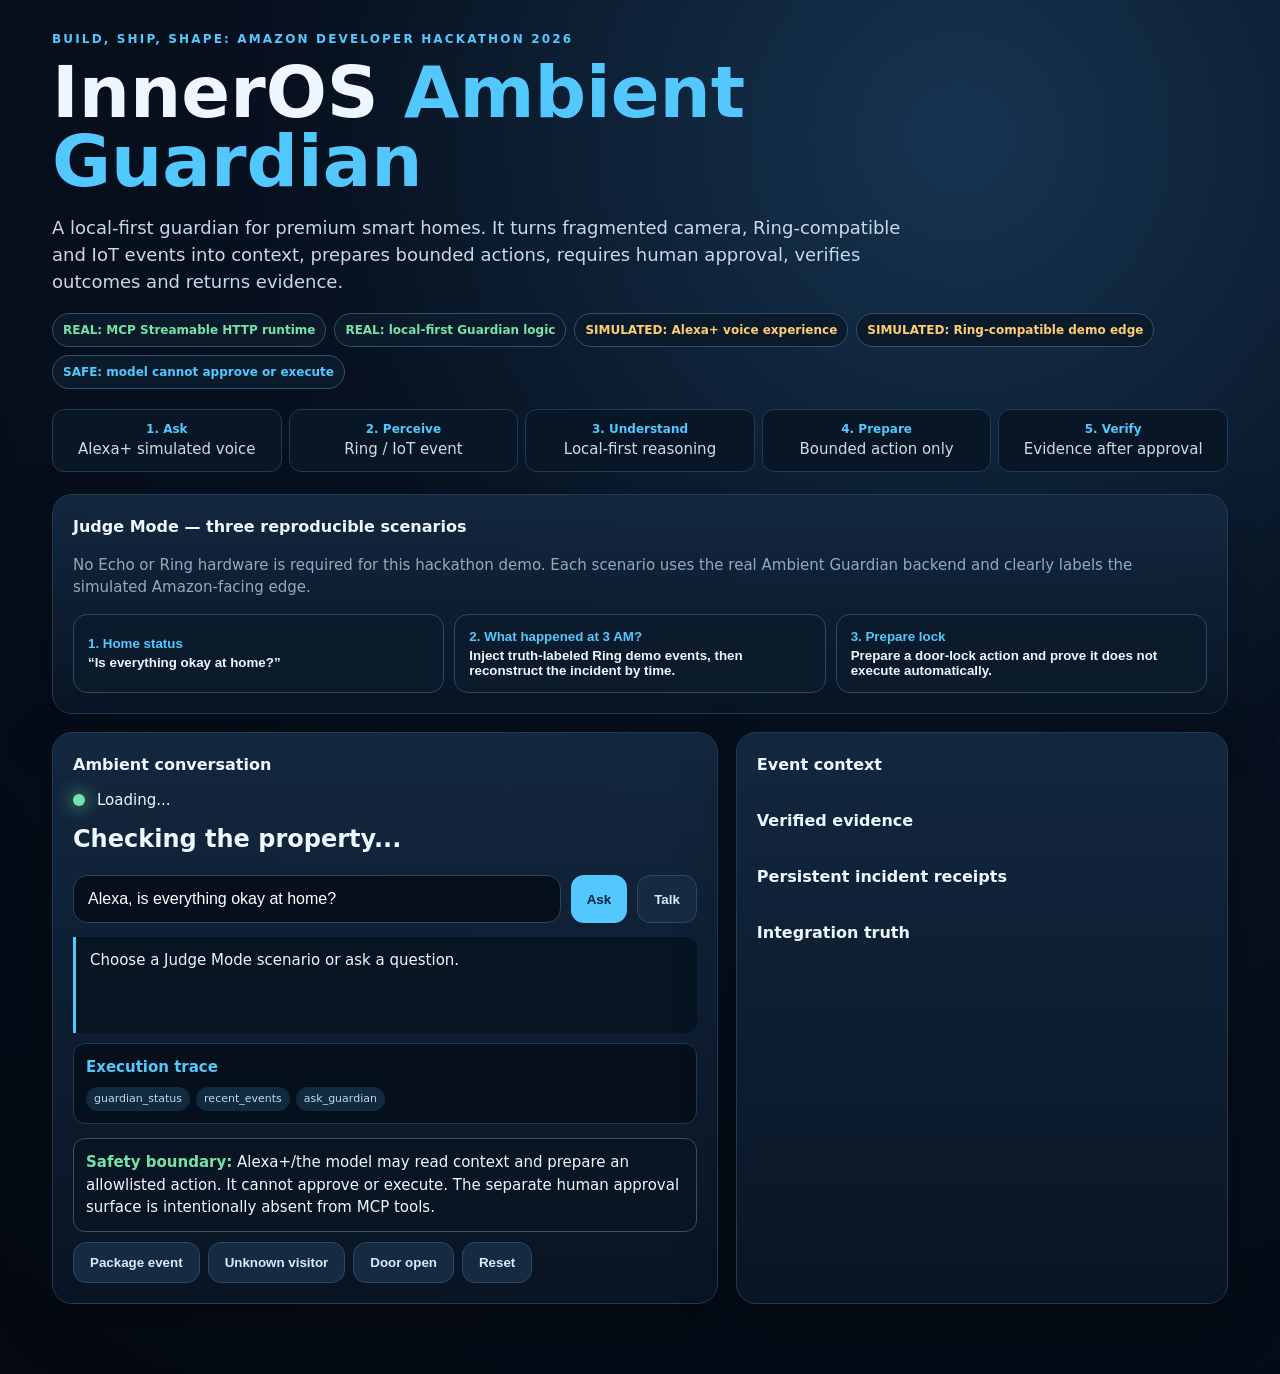
==== commit 619a8246: "Show persistent incident receipts in Judge Mode" ====
--- a/src/ambient_guardian/static/index.html
+++ b/src/ambient_guardian/static/index.html
@@ -27,20 +27,21 @@
 </div></section>
 <div class="grid">
 <section class="panel"><h2>Ambient conversation</h2><div class="status"><div id="dot" class="dot"></div><span id="statusText">Loading...</span></div><div id="summary" class="summary">Checking the property...</div><div id="recommendation" class="muted"></div><div class="ask"><input id="utterance" value="Alexa, is everything okay at home?"><button onclick="askGuardian()">Ask</button><button class="secondary" onclick="listen()">Talk</button></div><div id="chat" class="chat">Choose a Judge Mode scenario or ask a question.</div><div id="trace" class="trace"><b>Execution trace</b><div id="traceRows" class="trace-row"><span class="trace-pill">guardian_status</span><span class="trace-pill">recent_events</span><span class="trace-pill">ask_guardian</span></div></div><div id="action" class="action"><b>Human approval required</b><div id="actionText" class="muted"></div><button id="approveBtn" style="margin-top:10px">Approve simulated bounded action</button></div><div class="boundary"><strong>Safety boundary:</strong> Alexa+/the model may read context and prepare an allowlisted action. It cannot approve or execute. The separate human approval surface is intentionally absent from MCP tools.</div><div class="buttons"><button class="secondary" onclick="simulate('package_detected')">Package event</button><button class="secondary" onclick="simulate('unknown_person')">Unknown visitor</button><button class="secondary" onclick="simulate('door_open')">Door open</button><button class="secondary" onclick="resetDemo()">Reset</button></div></section>
-<section class="panel"><h2>Event context</h2><div id="events" class="events"></div><h2 style="margin-top:20px">Verified evidence</h2><div id="evidence" class="evidence"></div><h2 style="margin-top:20px">Integration truth</h2><div id="integrations" class="integrations"></div></section>
+<section class="panel"><h2>Event context</h2><div id="events" class="events"></div><h2 style="margin-top:20px">Verified evidence</h2><div id="evidence" class="evidence"></div><h2 style="margin-top:20px">Persistent incident receipts</h2><div id="receipts" class="evidence"></div><h2 style="margin-top:20px">Integration truth</h2><div id="integrations" class="integrations"></div></section>
 </div></main>
 <script>
 let currentToken=null;
 async function getJSON(url,options={}){const r=await fetch(url,{headers:{'content-type':'application/json'},...options});const data=await r.json().catch(()=>({}));if(!r.ok)throw new Error(data.detail||r.statusText);return data}
 function esc(s){return String(s??'').replace(/[&<>"']/g,m=>({'&':'&amp;','<':'&lt;','>':'&gt;','"':'&quot;',"'":'&#39;'}[m]))}
 function setTrace(prepared){const rows=['guardian_status','recent_events','ask_guardian'];if(prepared)rows.push('prepare_action · PREPARE ONLY');document.getElementById('traceRows').innerHTML=rows.map(x=>`<span class="trace-pill">${esc(x)}</span>`).join('')}
-async function refresh(){const d=await getJSON('/api/state');const g=d.guardian;document.getElementById('statusText').textContent=g.status.replaceAll('_',' ');document.getElementById('summary').textContent=g.summary;document.getElementById('recommendation').textContent=g.recommendation;document.getElementById('dot').className='dot '+(g.status==='all_clear'?'':'warn');document.getElementById('events').innerHTML=d.events.slice().reverse().map(e=>`<div class="item"><b>${esc(e.summary)}</b><span class="tag">${esc(e.source)} / ${esc(e.severity)}</span></div>`).join('')||'<div class="muted">No events</div>';document.getElementById('evidence').innerHTML=d.evidence.slice().reverse().map(e=>`<div class="item"><b>${esc(e.action)}</b><span class="tag">verified=${esc(e.verified)} / ${esc(e.evidence_id)}</span></div>`).join('')||'<div class="muted">No physical action has been executed.</div>';const i=d.integrations;document.getElementById('integrations').innerHTML=[`REAL MCP: ${i.mcp_transport}`,`Alexa+: SIMULATED EXPERIENCE`,`Ring: DEMO SIMULATOR / official binding pending`,`Physical Echo: OPTIONAL / ${i.physical_alexa.includes('not-linked')?'NOT LINKED':'STATUS UNKNOWN'}`,`Local LLM: ${i.local_llm?'configured':'deterministic fallback'}`,`Strands: ${i.aws_strands.installed?'installed':'optional'}`].map(x=>`<span class="pill">${esc(x)}</span>`).join('')}
+async function refresh(){const d=await getJSON('/api/state');const g=d.guardian;document.getElementById('statusText').textContent=g.status.replaceAll('_',' ');document.getElementById('summary').textContent=g.summary;document.getElementById('recommendation').textContent=g.recommendation;document.getElementById('dot').className='dot '+(g.status==='all_clear'?'':'warn');document.getElementById('events').innerHTML=d.events.slice().reverse().map(e=>`<div class="item"><b>${esc(e.summary)}</b><span class="tag">${esc(e.source)} / ${esc(e.severity)}</span></div>`).join('')||'<div class="muted">No events</div>';document.getElementById('evidence').innerHTML=d.evidence.slice().reverse().map(e=>`<div class="item"><b>${esc(e.action)}</b><span class="tag">verified=${esc(e.verified)} / ${esc(e.evidence_id)}</span><span class="tag">sha256=${esc((e.evidence_digest||'').slice(0,16))}…</span></div>`).join('')||'<div class="muted">No physical action has been executed.</div>';document.getElementById('receipts').innerHTML=(d.incident_receipts||[]).map(r=>`<div class="item"><b>${esc(r.incident_id)}</b><span class="tag">${esc(r.target_time)} / events=${esc(r.event_count)}</span><span class="tag">sha256=${esc((r.digest||'').slice(0,16))}… / persistent=${esc(r.persistent)}</span></div>`).join('')||'<div class="muted">No incident receipt recorded yet.</div>';const i=d.integrations;document.getElementById('integrations').innerHTML=[`REAL MCP: ${i.mcp_transport}`,`Alexa+: SIMULATED EXPERIENCE`,`Ring: DEMO SIMULATOR + official adapter CODE_READY`,`Incident receipts: ${i.incident_receipts?.persistent?'PERSISTENT':'MEMORY'}`,`Physical Echo: OPTIONAL / ${i.physical_alexa.includes('not-linked')?'NOT LINKED':'STATUS UNKNOWN'}`,`Local LLM: ${i.local_llm?'configured':'deterministic fallback'}`,`Strands: ${i.aws_strands.installed?'installed':'optional'}`].map(x=>`<span class="pill">${esc(x)}</span>`).join('')}
 async function askGuardian(){const u=document.getElementById('utterance').value;document.getElementById('chat').textContent='Reasoning locally...';try{const d=await getJSON('/api/alexa',{method:'POST',body:JSON.stringify({utterance:u})});document.getElementById('chat').innerHTML=`<b>Ambient Guardian:</b> ${esc(d.response.answer)}<br><span class="muted">Alexa+ edge: SIMULATED · backend: REAL · ${esc(d.response.reasoning_mode)}</span>`;setTrace(Boolean(d.prepared_action));speak(d.response.answer);if(d.prepared_action){currentToken=d.prepared_action.approval_token;document.getElementById('action').className='action show';document.getElementById('actionText').textContent=`${d.prepared_action.action}. Prepared only. executed=false. Separate human approval is still required.`;document.getElementById('approveBtn').onclick=approve}else{currentToken=null;document.getElementById('action').className='action'}await refresh();return d}catch(e){document.getElementById('chat').textContent=e.message;throw e}}
 async function approve(){if(!currentToken)return;const d=await getJSON('/api/actions/'+encodeURIComponent(currentToken)+'/approve',{method:'POST'});document.getElementById('chat').innerHTML=`<b>Human-approved demo action:</b> ${esc(d.evidence.action)} executed in the bounded simulator and independently verified. Evidence ${esc(d.evidence.evidence_id)}.`;speak('The bounded demo action was executed and verified.');currentToken=null;document.getElementById('action').className='action';await refresh()}
 async function simulate(type){await getJSON('/api/simulate/event',{method:'POST',body:JSON.stringify({event_type:type})});await refresh()}
 async function simulateRing(event_type,timestamp,summary,severity='info'){await getJSON('/api/simulate/ring',{method:'POST',body:JSON.stringify({event_type,timestamp,summary,severity,device_name:'Front Door',zone:'front_entry'})});await refresh()}
 async function resetDemo(){await getJSON('/api/demo/reset',{method:'POST'});currentToken=null;document.getElementById('action').className='action';document.getElementById('chat').textContent='Demo reset. No action executed.';setTrace(false);await refresh()}
-async function runScenario(name){await resetDemo();if(name==='status'){document.getElementById('utterance').value='Alexa, is everything okay at home?';await askGuardian()}else if(name==='timeline'){await simulateRing('motion','2026-10-06T03:04:00-05:00','Ring demo detected motion at the front door.','info');await simulateRing('person_detected','2026-10-06T03:07:00-05:00','Ring demo detected a person at the front door.','warning');await simulateRing('door_secured','2026-10-06T03:11:00-05:00','The front door remained secured after the event.','info');document.getElementById('utterance').value='Alexa, what happened at 3 AM?';const d=await askGuardian();document.getElementById('chat').innerHTML+=`<br><b>Truth check:</b> Ring edge SIMULATED · temporal correlation REAL · event IDs: ${esc((d.incident?.event_ids||[]).join(', '))}`;setTrace(false);document.getElementById('traceRows').innerHTML=['recent_events','incident_summary · READ ONLY','ask_guardian'].map(x=>`<span class="trace-pill">${esc(x)}</span>`).join('')}else if(name==='lock'){document.getElementById('utterance').value='Alexa, prepare to lock the front door';const d=await askGuardian();if(d.prepared_action){document.getElementById('chat').innerHTML+=`<br><b>Judge check:</b> action prepared, executed=false. The approval button is a separate human channel.`}}}
+async function runScenario(name){await resetDemo();if(name==='status'){document.getElementById('utterance').value='Alexa, is everything okay at home?';await askGuardian()}else if(name==='timeline'){await simulateRing('motion','2026-10-06T03:04:00-05:00','Ring demo detected motion at the front door.','info');await simulateRing('person_detected','2026-10-06T03:07:00-05:00','Ring demo detected a person at the front door.','warning');await simulateRing('door_secured','2026-10-06T03:11:00-05:00','The front door remained secured after the event.','info');document.getElementById('utterance').value='Alexa, what happened at 3 AM?';const d=await askGuardian();document.getElementById('chat').innerHTML+=`<br><b>Truth check:</b> Ring edge SIMULATED · temporal correlation REAL · event IDs: ${esc((d.incident?.event_ids||[]).join(', '))}`;
+if(d.incident?.receipt){document.getElementById('chat').innerHTML+=`<br><b>Home Flight Recorder:</b> ${esc(d.incident.receipt.incident_id)} · sha256 ${esc((d.incident.receipt.digest||'').slice(0,16))}… · persisted across sessions.`;}setTrace(false);document.getElementById('traceRows').innerHTML=['recent_events','incident_summary · READ ONLY','ask_guardian'].map(x=>`<span class="trace-pill">${esc(x)}</span>`).join('')}else if(name==='lock'){document.getElementById('utterance').value='Alexa, prepare to lock the front door';const d=await askGuardian();if(d.prepared_action){document.getElementById('chat').innerHTML+=`<br><b>Judge check:</b> action prepared, executed=false. The approval button is a separate human channel.`}}}
 function speak(text){if('speechSynthesis'in window){speechSynthesis.cancel();speechSynthesis.speak(new SpeechSynthesisUtterance(text))}}
 function listen(){const SR=window.SpeechRecognition||window.webkitSpeechRecognition;if(!SR){document.getElementById('chat').textContent='Speech recognition is not available in this browser. Type the request instead.';return}const r=new SR();r.lang='en-US';r.onresult=e=>{document.getElementById('utterance').value=e.results[0][0].transcript;askGuardian()};r.start()}
 refresh();
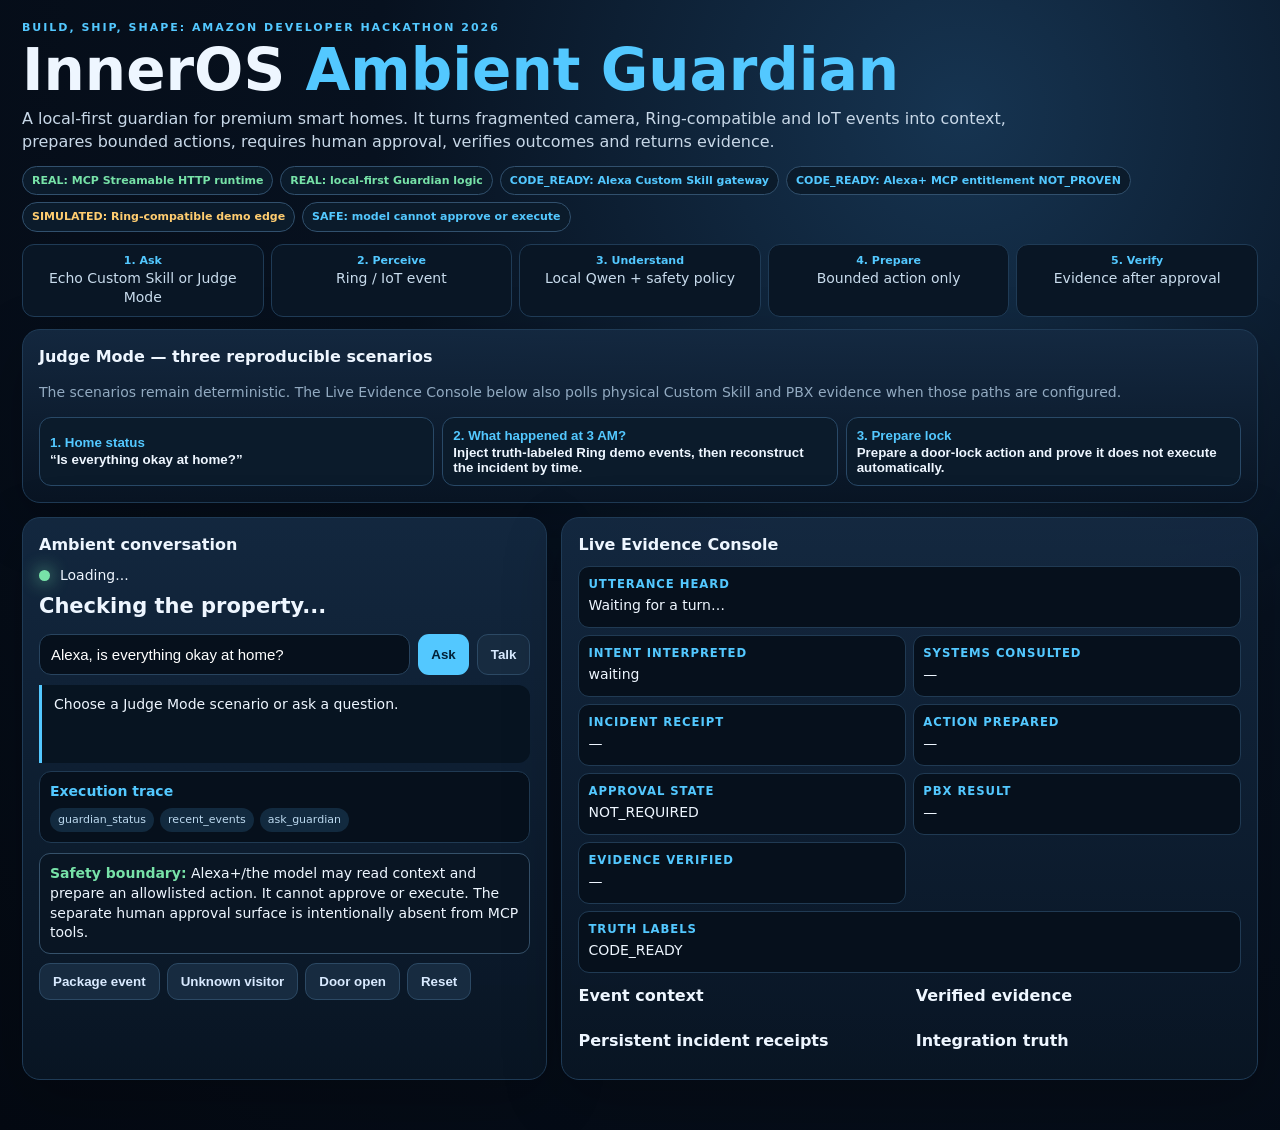
==== commit c3e0b0a7: "feat: complete Alexa and PBX evidence sprint" ====
--- a/src/ambient_guardian/static/index.html
+++ b/src/ambient_guardian/static/index.html
@@ -5,7 +5,7 @@
 <meta name="viewport" content="width=device-width,initial-scale=1">
 <title>InnerOS Ambient Guardian</title>
 <style>
-:root{color-scheme:dark;--bg:#07111f;--panel:#0d1b2d;--line:#1f3b56;--text:#eef6ff;--muted:#92aac1;--cyan:#53c8ff;--amber:#ffcd70;--green:#77e2a8;--red:#ff8e8e}*{box-sizing:border-box}body{margin:0;background:radial-gradient(circle at 75% 10%,#163451 0,#07111f 42%,#040912 100%);font:15px/1.5 system-ui,-apple-system,Segoe UI,sans-serif;color:var(--text);min-height:100vh}.wrap{max-width:1220px;margin:auto;padding:30px 22px 70px}.eyebrow{letter-spacing:.18em;text-transform:uppercase;color:var(--cyan);font-size:12px;font-weight:700}h1{font-size:clamp(38px,6vw,72px);line-height:.96;margin:10px 0 16px;max-width:900px}h1 span{color:var(--cyan)}.lead{font-size:18px;color:#c8d8e8;max-width:860px}.truthbar{display:flex;flex-wrap:wrap;gap:8px;margin:18px 0}.truth{padding:7px 10px;border-radius:999px;border:1px solid #31506d;background:#0b1b2b;font-size:12px;font-weight:700}.truth.real{color:var(--green)}.truth.sim{color:var(--amber)}.truth.safe{color:var(--cyan)}.flow{display:grid;grid-template-columns:repeat(5,1fr);gap:7px;margin:20px 0}.step{text-align:center;padding:10px 6px;border:1px solid var(--line);border-radius:12px;color:#c9dced;background:#091625}.step strong{display:block;color:var(--cyan);font-size:12px}.judge{margin-top:22px}.judge-grid{display:grid;grid-template-columns:repeat(3,1fr);gap:10px}.scenario{background:#0b1b2b;border:1px solid #294967;border-radius:14px;padding:14px;text-align:left;color:var(--text)}.scenario b{display:block;color:var(--cyan);margin-bottom:4px}.scenario:hover{border-color:var(--cyan)}.grid{display:grid;grid-template-columns:1.15fr .85fr;gap:18px;margin-top:18px}.panel{background:linear-gradient(180deg,rgba(20,41,65,.93),rgba(9,21,36,.94));border:1px solid var(--line);border-radius:20px;padding:20px;box-shadow:0 18px 60px rgba(0,0,0,.22)}.panel h2{margin:0 0 12px;font-size:16px}.status{display:flex;gap:12px;align-items:center}.dot{width:12px;height:12px;border-radius:50%;background:var(--green);box-shadow:0 0 18px var(--green)}.dot.warn{background:var(--amber);box-shadow:0 0 18px var(--amber)}.summary{font-size:24px;font-weight:700;margin:10px 0}.muted{color:var(--muted)}.ask{display:flex;gap:10px;margin:18px 0 8px}input{flex:1;background:#06101c;border:1px solid #28445f;border-radius:14px;padding:14px;color:white;font-size:16px}button{border:0;border-radius:13px;padding:12px 16px;font-weight:700;cursor:pointer;background:var(--cyan);color:#032239}button.secondary{background:#172b40;color:#d9eaff;border:1px solid #2c4964}.buttons{display:flex;flex-wrap:wrap;gap:8px;margin-top:10px}.chat{margin-top:14px;border-left:3px solid var(--cyan);padding:12px 14px;background:#071421;border-radius:0 12px 12px 0;min-height:96px}.trace{margin-top:10px;padding:12px;background:#06101c;border:1px solid #203a53;border-radius:12px}.trace b{color:var(--cyan)}.trace-row{display:flex;flex-wrap:wrap;gap:6px;margin-top:8px}.trace-pill{padding:4px 8px;border-radius:999px;background:#122a3f;color:#bcd9ef;font-size:11px}.action{display:none;margin-top:14px;border:1px solid #6d5725;background:#251f12;border-radius:14px;padding:14px}.action.show{display:block}.events,.evidence{display:grid;gap:9px}.item{padding:11px 12px;background:#081522;border:1px solid #1a3248;border-radius:12px}.item b{display:block}.tag{display:inline-block;padding:3px 8px;border-radius:999px;background:#173149;color:#a9dfff;font-size:11px;margin-top:5px}.integrations{display:flex;gap:8px;flex-wrap:wrap;margin-top:15px}.pill{border:1px solid #2f4d69;background:#0a1a2a;border-radius:999px;padding:6px 10px;color:#bcd2e7;font-size:12px}.boundary{margin-top:14px;padding:12px;border:1px solid #35516a;border-radius:12px;background:#091523}.boundary strong{color:var(--green)}@media(max-width:900px){.grid,.judge-grid{grid-template-columns:1fr}.flow{grid-template-columns:1fr 1fr}.ask{flex-direction:column}}
+:root{color-scheme:dark;--bg:#07111f;--panel:#0d1b2d;--line:#1f3b56;--text:#eef6ff;--muted:#92aac1;--cyan:#53c8ff;--amber:#ffcd70;--green:#77e2a8;--red:#ff8e8e}*{box-sizing:border-box}body{margin:0;background:radial-gradient(circle at 75% 10%,#163451 0,#07111f 42%,#040912 100%);font:14px/1.42 system-ui,-apple-system,Segoe UI,sans-serif;color:var(--text);min-height:100vh}.wrap{max-width:1480px;margin:auto;padding:20px 22px 50px}.eyebrow{letter-spacing:.18em;text-transform:uppercase;color:var(--cyan);font-size:11px;font-weight:700}h1{font-size:clamp(38px,5vw,58px);line-height:.96;margin:7px 0 10px;max-width:900px}h1 span{color:var(--cyan)}.lead{font-size:16px;color:#c8d8e8;max-width:1050px;margin:0}.truthbar{display:flex;flex-wrap:wrap;gap:7px;margin:12px 0}.truth{padding:6px 9px;border-radius:999px;border:1px solid #31506d;background:#0b1b2b;font-size:11px;font-weight:700}.truth.real{color:var(--green)}.truth.sim{color:var(--amber)}.truth.safe{color:var(--cyan)}.flow{display:grid;grid-template-columns:repeat(5,1fr);gap:7px;margin:12px 0}.step{text-align:center;padding:8px 6px;border:1px solid var(--line);border-radius:12px;color:#c9dced;background:#091625}.step strong{display:block;color:var(--cyan);font-size:11px}.judge{margin-top:12px}.judge-grid{display:grid;grid-template-columns:repeat(3,1fr);gap:8px}.scenario{background:#0b1b2b;border:1px solid #294967;border-radius:12px;padding:10px;text-align:left;color:var(--text)}.scenario b{display:block;color:var(--cyan);margin-bottom:2px}.scenario:hover{border-color:var(--cyan)}.grid{display:grid;grid-template-columns:.86fr 1.14fr;gap:14px;margin-top:14px}.panel{background:linear-gradient(180deg,rgba(20,41,65,.93),rgba(9,21,36,.94));border:1px solid var(--line);border-radius:18px;padding:16px;box-shadow:0 18px 60px rgba(0,0,0,.22)}.panel h2{margin:0 0 9px;font-size:16px}.status{display:flex;gap:10px;align-items:center}.dot{width:11px;height:11px;border-radius:50%;background:var(--green);box-shadow:0 0 18px var(--green)}.dot.warn{background:var(--amber);box-shadow:0 0 18px var(--amber)}.summary{font-size:21px;font-weight:700;margin:7px 0}.muted{color:var(--muted)}.ask{display:flex;gap:8px;margin:12px 0 7px}input{flex:1;background:#06101c;border:1px solid #28445f;border-radius:12px;padding:11px;color:white;font-size:15px}button{border:0;border-radius:11px;padding:10px 13px;font-weight:700;cursor:pointer;background:var(--cyan);color:#032239}button.secondary{background:#172b40;color:#d9eaff;border:1px solid #2c4964}.buttons{display:flex;flex-wrap:wrap;gap:7px;margin-top:9px}.chat{margin-top:10px;border-left:3px solid var(--cyan);padding:10px 12px;background:#071421;border-radius:0 12px 12px 0;min-height:78px}.trace{margin-top:8px;padding:10px;background:#06101c;border:1px solid #203a53;border-radius:12px}.trace b{color:var(--cyan)}.trace-row{display:flex;flex-wrap:wrap;gap:6px;margin-top:6px}.trace-pill{padding:4px 8px;border-radius:999px;background:#122a3f;color:#bcd9ef;font-size:11px}.action{display:none;margin-top:10px;border:1px solid #6d5725;background:#251f12;border-radius:12px;padding:11px}.action.show{display:block}.events,.evidence{display:grid;gap:7px}.item{padding:9px 10px;background:#081522;border:1px solid #1a3248;border-radius:11px}.item b{display:block}.tag{display:inline-block;padding:3px 7px;border-radius:999px;background:#173149;color:#a9dfff;font-size:10px;margin:3px 3px 0 0}.integrations{display:flex;gap:6px;flex-wrap:wrap;margin-top:10px}.pill{border:1px solid #2f4d69;background:#0a1a2a;border-radius:999px;padding:5px 8px;color:#bcd2e7;font-size:11px}.boundary{margin-top:10px;padding:10px;border:1px solid #35516a;border-radius:11px;background:#091523}.boundary strong{color:var(--green)}.console{display:grid;grid-template-columns:repeat(2,minmax(0,1fr));gap:7px;margin-bottom:12px}.console-card{background:#06101c;border:1px solid #203a53;border-radius:11px;padding:9px;min-height:62px}.console-card small{display:block;color:var(--cyan);font-weight:700;text-transform:uppercase;letter-spacing:.08em}.console-card div{margin-top:4px;overflow-wrap:anywhere}.console-card.wide{grid-column:1/-1}.section-grid{display:grid;grid-template-columns:1fr 1fr;gap:12px}.truth-label{font-weight:800}.truth-label.REAL{color:var(--green)}.truth-label.SIMULATED{color:var(--amber)}.truth-label.CODE_READY{color:var(--cyan)}@media(max-width:1000px){.grid,.judge-grid,.section-grid{grid-template-columns:1fr}.flow{grid-template-columns:1fr 1fr}.ask{flex-direction:column}}@media(max-width:640px){.console{grid-template-columns:1fr}.console-card.wide{grid-column:auto}}
 </style>
 </head>
 <body><main class="wrap">
@@ -15,27 +15,30 @@
 <div class="truthbar">
   <span class="truth real">REAL: MCP Streamable HTTP runtime</span>
   <span class="truth real">REAL: local-first Guardian logic</span>
-  <span class="truth sim">SIMULATED: Alexa+ voice experience</span>
+  <span class="truth safe">CODE_READY: Alexa Custom Skill gateway</span>
+  <span class="truth safe">CODE_READY: Alexa+ MCP entitlement NOT_PROVEN</span>
   <span class="truth sim">SIMULATED: Ring-compatible demo edge</span>
   <span class="truth safe">SAFE: model cannot approve or execute</span>
 </div>
-<div class="flow"><div class="step"><strong>1. Ask</strong>Alexa+ simulated voice</div><div class="step"><strong>2. Perceive</strong>Ring / IoT event</div><div class="step"><strong>3. Understand</strong>Local-first reasoning</div><div class="step"><strong>4. Prepare</strong>Bounded action only</div><div class="step"><strong>5. Verify</strong>Evidence after approval</div></div>
-<section class="panel judge"><h2>Judge Mode — three reproducible scenarios</h2><p class="muted">No Echo or Ring hardware is required for this hackathon demo. Each scenario uses the real Ambient Guardian backend and clearly labels the simulated Amazon-facing edge.</p><div class="judge-grid">
+<div class="flow"><div class="step"><strong>1. Ask</strong>Echo Custom Skill or Judge Mode</div><div class="step"><strong>2. Perceive</strong>Ring / IoT event</div><div class="step"><strong>3. Understand</strong>Local Qwen + safety policy</div><div class="step"><strong>4. Prepare</strong>Bounded action only</div><div class="step"><strong>5. Verify</strong>Evidence after approval</div></div>
+<section class="panel judge"><h2>Judge Mode — three reproducible scenarios</h2><p class="muted">The scenarios remain deterministic. The Live Evidence Console below also polls physical Custom Skill and PBX evidence when those paths are configured.</p><div class="judge-grid">
 <button class="scenario" onclick="runScenario('status')"><b>1. Home status</b>“Is everything okay at home?”</button>
 <button class="scenario" onclick="runScenario('timeline')"><b>2. What happened at 3 AM?</b>Inject truth-labeled Ring demo events, then reconstruct the incident by time.</button>
 <button class="scenario" onclick="runScenario('lock')"><b>3. Prepare lock</b>Prepare a door-lock action and prove it does not execute automatically.</button>
 </div></section>
 <div class="grid">
 <section class="panel"><h2>Ambient conversation</h2><div class="status"><div id="dot" class="dot"></div><span id="statusText">Loading...</span></div><div id="summary" class="summary">Checking the property...</div><div id="recommendation" class="muted"></div><div class="ask"><input id="utterance" value="Alexa, is everything okay at home?"><button onclick="askGuardian()">Ask</button><button class="secondary" onclick="listen()">Talk</button></div><div id="chat" class="chat">Choose a Judge Mode scenario or ask a question.</div><div id="trace" class="trace"><b>Execution trace</b><div id="traceRows" class="trace-row"><span class="trace-pill">guardian_status</span><span class="trace-pill">recent_events</span><span class="trace-pill">ask_guardian</span></div></div><div id="action" class="action"><b>Human approval required</b><div id="actionText" class="muted"></div><button id="approveBtn" style="margin-top:10px">Approve simulated bounded action</button></div><div class="boundary"><strong>Safety boundary:</strong> Alexa+/the model may read context and prepare an allowlisted action. It cannot approve or execute. The separate human approval surface is intentionally absent from MCP tools.</div><div class="buttons"><button class="secondary" onclick="simulate('package_detected')">Package event</button><button class="secondary" onclick="simulate('unknown_person')">Unknown visitor</button><button class="secondary" onclick="simulate('door_open')">Door open</button><button class="secondary" onclick="resetDemo()">Reset</button></div></section>
-<section class="panel"><h2>Event context</h2><div id="events" class="events"></div><h2 style="margin-top:20px">Verified evidence</h2><div id="evidence" class="evidence"></div><h2 style="margin-top:20px">Persistent incident receipts</h2><div id="receipts" class="evidence"></div><h2 style="margin-top:20px">Integration truth</h2><div id="integrations" class="integrations"></div></section>
+<section class="panel" aria-live="polite"><h2>Live Evidence Console</h2><div class="console"><div class="console-card wide"><small>Utterance heard</small><div id="liveUtterance">Waiting for a turn…</div></div><div class="console-card"><small>Intent interpreted</small><div id="liveIntent">waiting</div></div><div class="console-card"><small>Systems consulted</small><div id="liveSystems">—</div></div><div class="console-card"><small>Incident Receipt</small><div id="liveReceipt">—</div></div><div class="console-card"><small>Action prepared</small><div id="liveAction">—</div></div><div class="console-card"><small>Approval state</small><div id="liveApproval">NOT_REQUIRED</div></div><div class="console-card"><small>PBX result</small><div id="livePbx">—</div></div><div class="console-card"><small>Evidence verified</small><div id="liveVerified">—</div></div><div class="console-card wide"><small>Truth labels</small><div id="liveTruth">CODE_READY</div></div></div><div class="section-grid"><div><h2>Event context</h2><div id="events" class="events"></div><h2 style="margin-top:14px">Persistent incident receipts</h2><div id="receipts" class="evidence"></div></div><div><h2>Verified evidence</h2><div id="evidence" class="evidence"></div><h2 style="margin-top:14px">Integration truth</h2><div id="integrations" class="integrations"></div></div></div></section>
 </div></main>
 <script>
 let currentToken=null;
 async function getJSON(url,options={}){const r=await fetch(url,{headers:{'content-type':'application/json'},...options});const data=await r.json().catch(()=>({}));if(!r.ok)throw new Error(data.detail||r.statusText);return data}
 function esc(s){return String(s??'').replace(/[&<>"']/g,m=>({'&':'&amp;','<':'&lt;','>':'&gt;','"':'&quot;',"'":'&#39;'}[m]))}
 function setTrace(prepared){const rows=['guardian_status','recent_events','ask_guardian'];if(prepared)rows.push('prepare_action · PREPARE ONLY');document.getElementById('traceRows').innerHTML=rows.map(x=>`<span class="trace-pill">${esc(x)}</span>`).join('')}
-async function refresh(){const d=await getJSON('/api/state');const g=d.guardian;document.getElementById('statusText').textContent=g.status.replaceAll('_',' ');document.getElementById('summary').textContent=g.summary;document.getElementById('recommendation').textContent=g.recommendation;document.getElementById('dot').className='dot '+(g.status==='all_clear'?'':'warn');document.getElementById('events').innerHTML=d.events.slice().reverse().map(e=>`<div class="item"><b>${esc(e.summary)}</b><span class="tag">${esc(e.source)} / ${esc(e.severity)}</span></div>`).join('')||'<div class="muted">No events</div>';document.getElementById('evidence').innerHTML=d.evidence.slice().reverse().map(e=>`<div class="item"><b>${esc(e.action)}</b><span class="tag">verified=${esc(e.verified)} / ${esc(e.evidence_id)}</span><span class="tag">sha256=${esc((e.evidence_digest||'').slice(0,16))}…</span></div>`).join('')||'<div class="muted">No physical action has been executed.</div>';document.getElementById('receipts').innerHTML=(d.incident_receipts||[]).map(r=>`<div class="item"><b>${esc(r.incident_id)}</b><span class="tag">${esc(r.target_time)} / events=${esc(r.event_count)}</span><span class="tag">sha256=${esc((r.digest||'').slice(0,16))}… / persistent=${esc(r.persistent)}</span></div>`).join('')||'<div class="muted">No incident receipt recorded yet.</div>';const i=d.integrations;document.getElementById('integrations').innerHTML=[`REAL MCP: ${i.mcp_transport}`,`Alexa+: SIMULATED EXPERIENCE`,`Ring: DEMO SIMULATOR + official adapter CODE_READY`,`Incident receipts: ${i.incident_receipts?.persistent?'PERSISTENT':'MEMORY'}`,`Physical Echo: OPTIONAL / ${i.physical_alexa.includes('not-linked')?'NOT LINKED':'STATUS UNKNOWN'}`,`Local LLM: ${i.local_llm?'configured':'deterministic fallback'}`,`Strands: ${i.aws_strands.installed?'installed':'optional'}`].map(x=>`<span class="pill">${esc(x)}</span>`).join('')}
-async function askGuardian(){const u=document.getElementById('utterance').value;document.getElementById('chat').textContent='Reasoning locally...';try{const d=await getJSON('/api/alexa',{method:'POST',body:JSON.stringify({utterance:u})});document.getElementById('chat').innerHTML=`<b>Ambient Guardian:</b> ${esc(d.response.answer)}<br><span class="muted">Alexa+ edge: SIMULATED · backend: REAL · ${esc(d.response.reasoning_mode)}</span>`;setTrace(Boolean(d.prepared_action));speak(d.response.answer);if(d.prepared_action){currentToken=d.prepared_action.approval_token;document.getElementById('action').className='action show';document.getElementById('actionText').textContent=`${d.prepared_action.action}. Prepared only. executed=false. Separate human approval is still required.`;document.getElementById('approveBtn').onclick=approve}else{currentToken=null;document.getElementById('action').className='action'}await refresh();return d}catch(e){document.getElementById('chat').textContent=e.message;throw e}}
+function shortDigest(v){return v?`${String(v).slice(0,16)}…`:'—'}
+function truthHTML(t){return Object.entries(t||{}).map(([k,v])=>`${esc(k)}=<span class="truth-label ${esc(v)}">${esc(v)}</span>`).join(' · ')||'CODE_READY'}
+async function refresh(){const d=await getJSON('/api/state');const g=d.guardian;document.getElementById('statusText').textContent=g.status.replaceAll('_',' ');document.getElementById('summary').textContent=g.summary;document.getElementById('recommendation').textContent=g.recommendation;document.getElementById('dot').className='dot '+(g.status==='all_clear'?'':'warn');document.getElementById('events').innerHTML=d.events.slice().reverse().map(e=>`<div class="item"><b>${esc(e.summary)}</b><span class="tag">${esc(e.source)} / ${esc(e.severity)}</span></div>`).join('')||'<div class="muted">No events</div>';document.getElementById('evidence').innerHTML=d.evidence.slice().reverse().map(e=>`<div class="item"><b>${esc(e.action)}</b><span class="tag">verified=${esc(e.verified)} / ${esc(e.evidence_id)}</span><span class="tag">incident=${esc(e.linked_incident_id||'none')}</span><span class="tag">action sha256=${esc(shortDigest(e.action_digest))}</span><span class="tag">evidence sha256=${esc(shortDigest(e.evidence_digest))}</span></div>`).join('')||'<div class="muted">No physical action has been executed.</div>';document.getElementById('receipts').innerHTML=(d.incident_receipts||[]).map(r=>`<div class="item"><b>${esc(r.incident_id)}</b><span class="tag">${esc(r.target_time)} / events=${esc(r.event_count)}</span><span class="tag">sha256=${esc(shortDigest(r.digest))} / persistent=${esc(r.persistent)}</span></div>`).join('')||'<div class="muted">No incident receipt recorded yet.</div>';const i=d.integrations;document.getElementById('integrations').innerHTML=[`REAL MCP: ${i.mcp_transport}`,`Alexa Custom Skill: ${i.alexa_custom_skill?.truth_label||'CODE_READY'}`,`Alexa+ MCP: ${i.alexa_plus_mcp?.truth_label||'CODE_READY'}`,`Ring: SIMULATED / official CODE_READY`,`PBX: ${i.voiceops_pbx?.truth_label||'CODE_READY'}`,`Incident receipts: ${i.incident_receipts?.persistent?'PERSISTENT':'MEMORY'}`,`Local LLM: ${i.local_llm?'configured':'fallback'}`].map(x=>`<span class="pill">${esc(x)}</span>`).join('');const l=d.live_evidence||{};document.getElementById('liveUtterance').textContent=l.utterance||'Waiting for a turn…';document.getElementById('liveIntent').textContent=l.intent||'waiting';document.getElementById('liveSystems').textContent=(l.systems_consulted||[]).join(' → ')||'—';document.getElementById('liveReceipt').textContent=l.incident_receipt?`${l.incident_receipt.incident_id} · ${shortDigest(l.incident_receipt.digest)}`:'—';document.getElementById('liveAction').textContent=l.prepared_action?`${l.prepared_action.action} · ${shortDigest(l.prepared_action.action_digest)}`:'—';document.getElementById('liveApproval').textContent=l.approval_state||'NOT_REQUIRED';document.getElementById('livePbx').textContent=l.pbx_result?`${l.pbx_result.callback_status||'unknown'} · ${l.pbx_result.truth_label||'CODE_READY'}`:'—';document.getElementById('liveVerified').textContent=l.verified_evidence?`${l.verified_evidence.verified?'VERIFIED':'UNVERIFIED'} · ${shortDigest(l.verified_evidence.evidence_digest)}`:'—';document.getElementById('liveTruth').innerHTML=truthHTML(l.truth)}
+async function askGuardian(){const u=document.getElementById('utterance').value;document.getElementById('chat').textContent='Reasoning locally...';try{const d=await getJSON('/api/alexa',{method:'POST',body:JSON.stringify({utterance:u})});document.getElementById('chat').innerHTML=`<b>Ambient Guardian:</b> ${esc(d.response.answer)}<br><span class="muted">Judge Mode channel: SIMULATED · backend: REAL · ${esc(d.response.reasoning_mode)}</span>`;setTrace(Boolean(d.prepared_action));speak(d.response.answer);const approveBtn=document.getElementById('approveBtn');if(d.prepared_action){currentToken=d.prepared_action.approval_token;document.getElementById('action').className='action show';document.getElementById('actionText').textContent=`${d.prepared_action.action}. Prepared only. executed=false. Separate human approval is still required.`;if(d.prepared_action.action==='voiceops_owner_callback'){approveBtn.style.display='none';document.getElementById('actionText').textContent+=' PBX approval is owner-authenticated and intentionally not exposed in this console.'}else{approveBtn.style.display='inline-block';approveBtn.onclick=approve}}else{currentToken=null;document.getElementById('action').className='action'}await refresh();return d}catch(e){document.getElementById('chat').textContent=e.message;throw e}}
 async function approve(){if(!currentToken)return;const d=await getJSON('/api/actions/'+encodeURIComponent(currentToken)+'/approve',{method:'POST'});document.getElementById('chat').innerHTML=`<b>Human-approved demo action:</b> ${esc(d.evidence.action)} executed in the bounded simulator and independently verified. Evidence ${esc(d.evidence.evidence_id)}.`;speak('The bounded demo action was executed and verified.');currentToken=null;document.getElementById('action').className='action';await refresh()}
 async function simulate(type){await getJSON('/api/simulate/event',{method:'POST',body:JSON.stringify({event_type:type})});await refresh()}
 async function simulateRing(event_type,timestamp,summary,severity='info'){await getJSON('/api/simulate/ring',{method:'POST',body:JSON.stringify({event_type,timestamp,summary,severity,device_name:'Front Door',zone:'front_entry'})});await refresh()}
@@ -44,5 +47,5 @@
 if(d.incident?.receipt){document.getElementById('chat').innerHTML+=`<br><b>Home Flight Recorder:</b> ${esc(d.incident.receipt.incident_id)} · sha256 ${esc((d.incident.receipt.digest||'').slice(0,16))}… · persisted across sessions.`;}setTrace(false);document.getElementById('traceRows').innerHTML=['recent_events','incident_summary · READ ONLY','ask_guardian'].map(x=>`<span class="trace-pill">${esc(x)}</span>`).join('')}else if(name==='lock'){document.getElementById('utterance').value='Alexa, prepare to lock the front door';const d=await askGuardian();if(d.prepared_action){document.getElementById('chat').innerHTML+=`<br><b>Judge check:</b> action prepared, executed=false. The approval button is a separate human channel.`}}}
 function speak(text){if('speechSynthesis'in window){speechSynthesis.cancel();speechSynthesis.speak(new SpeechSynthesisUtterance(text))}}
 function listen(){const SR=window.SpeechRecognition||window.webkitSpeechRecognition;if(!SR){document.getElementById('chat').textContent='Speech recognition is not available in this browser. Type the request instead.';return}const r=new SR();r.lang='en-US';r.onresult=e=>{document.getElementById('utterance').value=e.results[0][0].transcript;askGuardian()};r.start()}
-refresh();
+refresh();setInterval(()=>refresh().catch(()=>{}),2000);
 </script></body></html>
